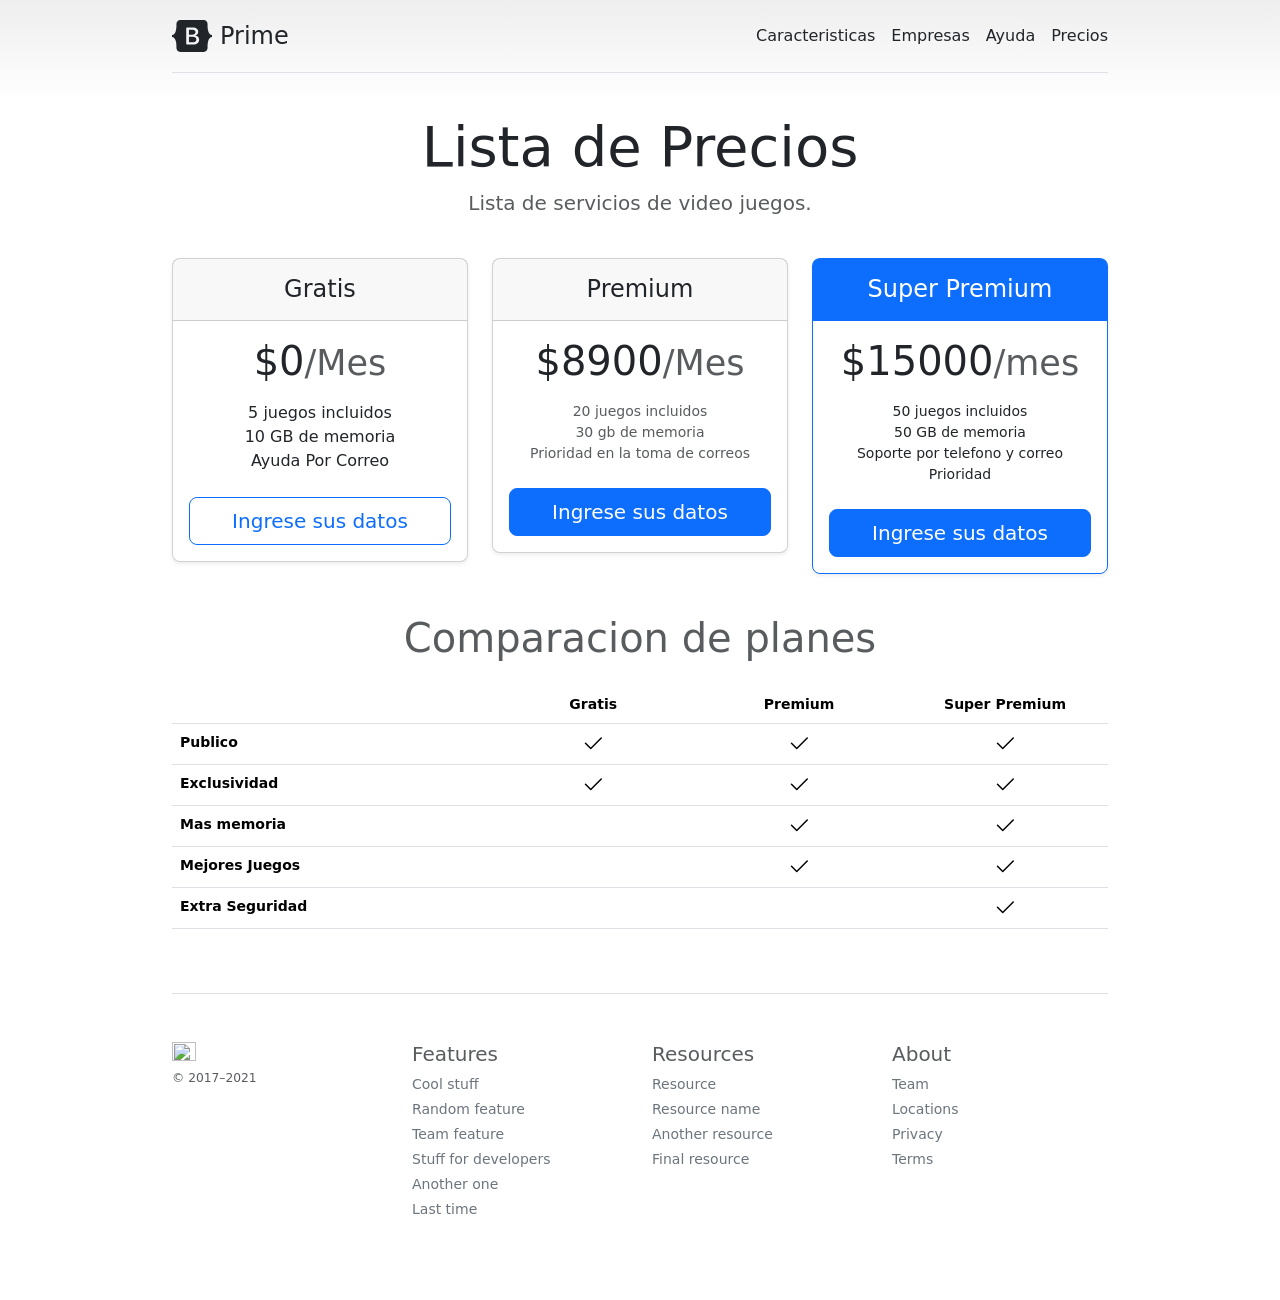
==== precio.html @ ec42d43c "primero" ====
<!doctype html>
<html lang="en">
  <head>
    <meta charset="utf-8">
    <meta name="viewport" content="width=device-width, initial-scale=1">
    <meta name="description" content="">
    <meta name="author" content="Mark Otto, Jacob Thornton, and Bootstrap contributors">
    <meta name="generator" content="Hugo 0.84.0">
    <title>Pricing example · Bootstrap v5.0</title>
    <link href="https://cdn.jsdelivr.net/npm/bootstrap@5.0.2/dist/css/bootstrap.min.css" rel="stylesheet" integrity="sha384-EVSTQN3/azprG1Anm3QDgpJLIm9Nao0Yz1ztcQTwFspd3yD65VohhpuuCOmLASjC" crossorigin="anonymous">
    <link rel="canonical" href="https://getbootstrap.com/docs/5.0/examples/pricing/">

    

    <!-- Bootstrap core CSS -->
<link href="../assets/dist/css/bootstrap.min.css" rel="stylesheet">

    <style>
      .bd-placeholder-img {
        font-size: 1.125rem;
        text-anchor: middle;
        -webkit-user-select: none;
        -moz-user-select: none;
        user-select: none;
      }

      @media (min-width: 768px) {
        .bd-placeholder-img-lg {
          font-size: 3.5rem;
        }
      }
    </style>

    
    <!-- Custom styles for this template -->
    <link href="pricing.css" rel="stylesheet">
  </head>
  <body>
    
<svg xmlns="http://www.w3.org/2000/svg" style="display: none;">
  <symbol id="check" viewBox="0 0 16 16">
    <title>Check</title>
    <path d="M13.854 3.646a.5.5 0 0 1 0 .708l-7 7a.5.5 0 0 1-.708 0l-3.5-3.5a.5.5 0 1 1 .708-.708L6.5 10.293l6.646-6.647a.5.5 0 0 1 .708 0z"/>
  </symbol>
</svg>

<div class="container py-3">
  <header>
    <div class="d-flex flex-column flex-md-row align-items-center pb-3 mb-4 border-bottom">
      <a href="/" class="d-flex align-items-center text-dark text-decoration-none">
        <svg xmlns="http://www.w3.org/2000/svg" width="40" height="32" class="me-2" viewBox="0 0 118 94" role="img"><title>Bootstrap</title><path fill-rule="evenodd" clip-rule="evenodd" d="M24.509 0c-6.733 0-11.715 5.893-11.492 12.284.214 6.14-.064 14.092-2.066 20.577C8.943 39.365 5.547 43.485 0 44.014v5.972c5.547.529 8.943 4.649 10.951 11.153 2.002 6.485 2.28 14.437 2.066 20.577C12.794 88.106 17.776 94 24.51 94H93.5c6.733 0 11.714-5.893 11.491-12.284-.214-6.14.064-14.092 2.066-20.577 2.009-6.504 5.396-10.624 10.943-11.153v-5.972c-5.547-.529-8.934-4.649-10.943-11.153-2.002-6.484-2.28-14.437-2.066-20.577C105.214 5.894 100.233 0 93.5 0H24.508zM80 57.863C80 66.663 73.436 72 62.543 72H44a2 2 0 01-2-2V24a2 2 0 012-2h18.437c9.083 0 15.044 4.92 15.044 12.474 0 5.302-4.01 10.049-9.119 10.88v.277C75.317 46.394 80 51.21 80 57.863zM60.521 28.34H49.948v14.934h8.905c6.884 0 10.68-2.772 10.68-7.727 0-4.643-3.264-7.207-9.012-7.207zM49.948 49.2v16.458H60.91c7.167 0 10.964-2.876 10.964-8.281 0-5.406-3.903-8.178-11.425-8.178H49.948z" fill="currentColor"></path></svg>
        <span class="fs-4">Prime</span>
      </a>

      <nav class="d-inline-flex mt-2 mt-md-0 ms-md-auto">
        <a class="me-3 py-2 text-dark text-decoration-none" href="#">Caracteristicas</a>
        <a class="me-3 py-2 text-dark text-decoration-none" href="#">Empresas</a>
        <a class="me-3 py-2 text-dark text-decoration-none" href="#">Ayuda</a>
        <a class="py-2 text-dark text-decoration-none" href="#">Precios</a>
      </nav>
    </div>

    <div class="pricing-header p-3 pb-md-4 mx-auto text-center">
      <h1 class="display-4 fw-normal">Lista de Precios</h1>
      <p class="fs-5 text-muted">Lista de servicios de video juegos.</p>
    </div>
  </header>

  <main>
    <div class="row row-cols-1 row-cols-md-3 mb-3 text-center">
      <div class="col">
        <div class="card mb-4 rounded-3 shadow-sm">
          <div class="card-header py-3">
            <h4 class="my-0 fw-normal">Gratis</h4>
          </div>
          <div class="card-body">
            <h1 class="card-title pricing-card-title">$0<small class="text-muted fw-light">/Mes</small></h1>
            <ul class="list-unstyled mt-3 mb-4">
              <li>5 juegos incluidos</li>
              <li> 10 GB de memoria</li>
              <li>Ayuda Por Correo</li>
            </ul>
            <a href="pago.html" class="w-100 btn btn-lg btn-outline-primary">Ingrese sus datos</a>
          </div>
        </div>
      </div>
      <div class="col">
        <div class="card mb-4 rounded-3 shadow-sm">
          <div class="card-header py-3">
            <h4 class="my-0 fw-normal">Premium</h4>
          </div>
          <div class="card-body">
            <h1 class="card-title pricing-card-title">$8900<small class="text-muted fw-light">/Mes</h1>
            <ul class="list-unstyled mt-3 mb-4">
               <li>20 juegos incluidos</li>
              <li>30 gb de memoria</li>
              <li>Prioridad en la toma de correos</li>

            </ul>
            <a href="pago.html" class="w-100 btn btn-lg btn-primary">Ingrese sus datos</a>
          </div>
        </div>
      </div>
      <div class="col">
        <div class="card mb-4 rounded-3 shadow-sm border-primary">
          <div class="card-header py-3 text-white bg-primary border-primary">
            <h4 class="my-0 fw-normal">Super Premium</h4>
          </div>
          <div class="card-body">
            <h1 class="card-title pricing-card-title">$15000<small class="text-muted fw-light">/mes</small></h1>
            <ul class="list-unstyled mt-3 mb-4">
              <li>50 juegos incluidos</li>
              <li>50 GB de memoria</li>
              <li> Soporte por telefono y correo Prioridad</li>
            </ul>
            <a href="pago.html" class="w-100 btn btn-lg btn-primary">Ingrese sus datos</a>
          </div>
        </div>
      </div>
    </div>

    <h2 class="display-6 text-center mb-4">Comparacion de planes</h2>

    <div class="table-responsive">
      <table class="table text-center">
        <thead>
          <tr>
            <th style="width: 34%;"></th>
            <th style="width: 22%;">Gratis</th>
            <th style="width: 22%;">Premium</th>
            <th style="width: 22%;">Super Premium</th>
          </tr>
        </thead>
        <tbody>
          <tr>
            <th scope="row" class="text-start">Publico</th>
            <td><svg class="bi" width="24" height="24"><use xlink:href="#check"/></svg></td>
            <td><svg class="bi" width="24" height="24"><use xlink:href="#check"/></svg></td>
            <td><svg class="bi" width="24" height="24"><use xlink:href="#check"/></svg></td>
          </tr>

        </tbody>

        <tbody>
          <tr>
            <th scope="row" class="text-start">Exclusividad</th>
            <td><svg class="bi" width="24" height="24"><use xlink:href="#check"/></svg></td>
            <td><svg class="bi" width="24" height="24"><use xlink:href="#check"/></svg></td>
            <td><svg class="bi" width="24" height="24"><use xlink:href="#check"/></svg></td>
          </tr>
          <tr>
            <th scope="row" class="text-start">Mas memoria</th>
            <td></td>
            <td><svg class="bi" width="24" height="24"><use xlink:href="#check"/></svg></td>
            <td><svg class="bi" width="24" height="24"><use xlink:href="#check"/></svg></td>
          </tr>
          <tr>
            <th scope="row" class="text-start">Mejores Juegos</th>
            <td></td>
            <td><svg class="bi" width="24" height="24"><use xlink:href="#check"/></svg></td>
            <td><svg class="bi" width="24" height="24"><use xlink:href="#check"/></svg></td>
          </tr>
          <tr>
            <th scope="row" class="text-start">Extra Seguridad</th>
            <td></td>
            <td></td>
            <td><svg class="bi" width="24" height="24"><use xlink:href="#check"/></svg></td>
          </tr>
        </tbody>
      </table>
    </div>
  </main>

  <footer class="pt-4 my-md-5 pt-md-5 border-top">
    <div class="row">
      <div class="col-12 col-md">
        <img class="mb-2" src="../assets/brand/bootstrap-logo.svg" alt="" width="24" height="19">
        <small class="d-block mb-3 text-muted">&copy; 2017–2021</small>
      </div>
      <div class="col-6 col-md">
        <h5>Features</h5>
        <ul class="list-unstyled text-small">
          <li class="mb-1"><a class="link-secondary text-decoration-none" href="#">Cool stuff</a></li>
          <li class="mb-1"><a class="link-secondary text-decoration-none" href="#">Random feature</a></li>
          <li class="mb-1"><a class="link-secondary text-decoration-none" href="#">Team feature</a></li>
          <li class="mb-1"><a class="link-secondary text-decoration-none" href="#">Stuff for developers</a></li>
          <li class="mb-1"><a class="link-secondary text-decoration-none" href="#">Another one</a></li>
          <li class="mb-1"><a class="link-secondary text-decoration-none" href="#">Last time</a></li>
        </ul>
      </div>
      <div class="col-6 col-md">
        <h5>Resources</h5>
        <ul class="list-unstyled text-small">
          <li class="mb-1"><a class="link-secondary text-decoration-none" href="#">Resource</a></li>
          <li class="mb-1"><a class="link-secondary text-decoration-none" href="#">Resource name</a></li>
          <li class="mb-1"><a class="link-secondary text-decoration-none" href="#">Another resource</a></li>
          <li class="mb-1"><a class="link-secondary text-decoration-none" href="#">Final resource</a></li>
        </ul>
      </div>
      <div class="col-6 col-md">
        <h5>About</h5>
        <ul class="list-unstyled text-small">
          <li class="mb-1"><a class="link-secondary text-decoration-none" href="#">Team</a></li>
          <li class="mb-1"><a class="link-secondary text-decoration-none" href="#">Locations</a></li>
          <li class="mb-1"><a class="link-secondary text-decoration-none" href="#">Privacy</a></li>
          <li class="mb-1"><a class="link-secondary text-decoration-none" href="#">Terms</a></li>
        </ul>
      </div>
    </div>
  </footer>
</div>


<script src="https://cdn.jsdelivr.net/npm/bootstrap@5.0.2/dist/js/bootstrap.bundle.min.js" integrity="sha384-MrcW6ZMFYlzcLA8Nl+NtUVF0sA7MsXsP1UyJoMp4YLEuNSfAP+JcXn/tWtIaxVXM" crossorigin="anonymous"></script>
  </body>
</html>
---- pricing.css ----
body {
  background-image: linear-gradient(180deg, #eee, #fff 100px, #fff);
}

.container {
  max-width: 960px;
}

.pricing-header {
  max-width: 700px;
}
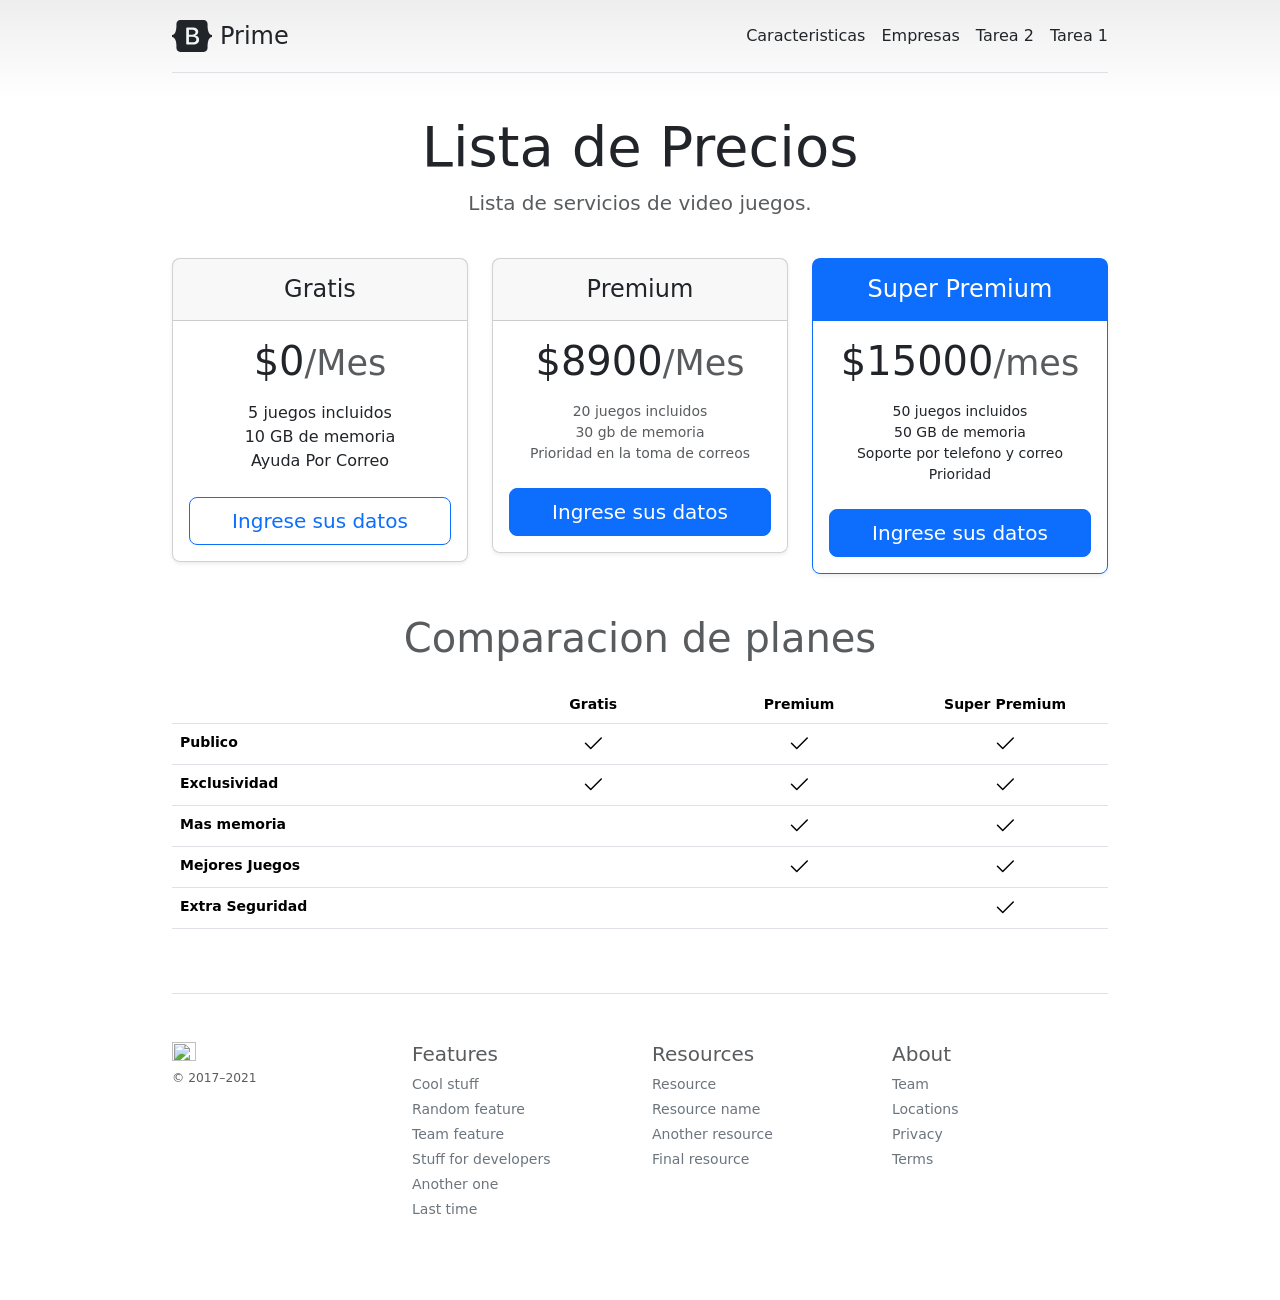
==== commit 2d59cc2e: "ssssssaaasss" ====
--- a/precio.html
+++ b/precio.html
@@ -55,8 +55,8 @@
       <nav class="d-inline-flex mt-2 mt-md-0 ms-md-auto">
         <a class="me-3 py-2 text-dark text-decoration-none" href="#">Caracteristicas</a>
         <a class="me-3 py-2 text-dark text-decoration-none" href="#">Empresas</a>
-        <a class="me-3 py-2 text-dark text-decoration-none" href="#">Ayuda</a>
-        <a class="py-2 text-dark text-decoration-none" href="#">Precios</a>
+        <a class="me-3 py-2 text-dark text-decoration-none" href="Tarea2.html">Tarea 2</a>
+        <a class="py-2 text-dark text-decoration-none" href="Tarea1.html">Tarea 1</a>
       </nav>
     </div>
 
